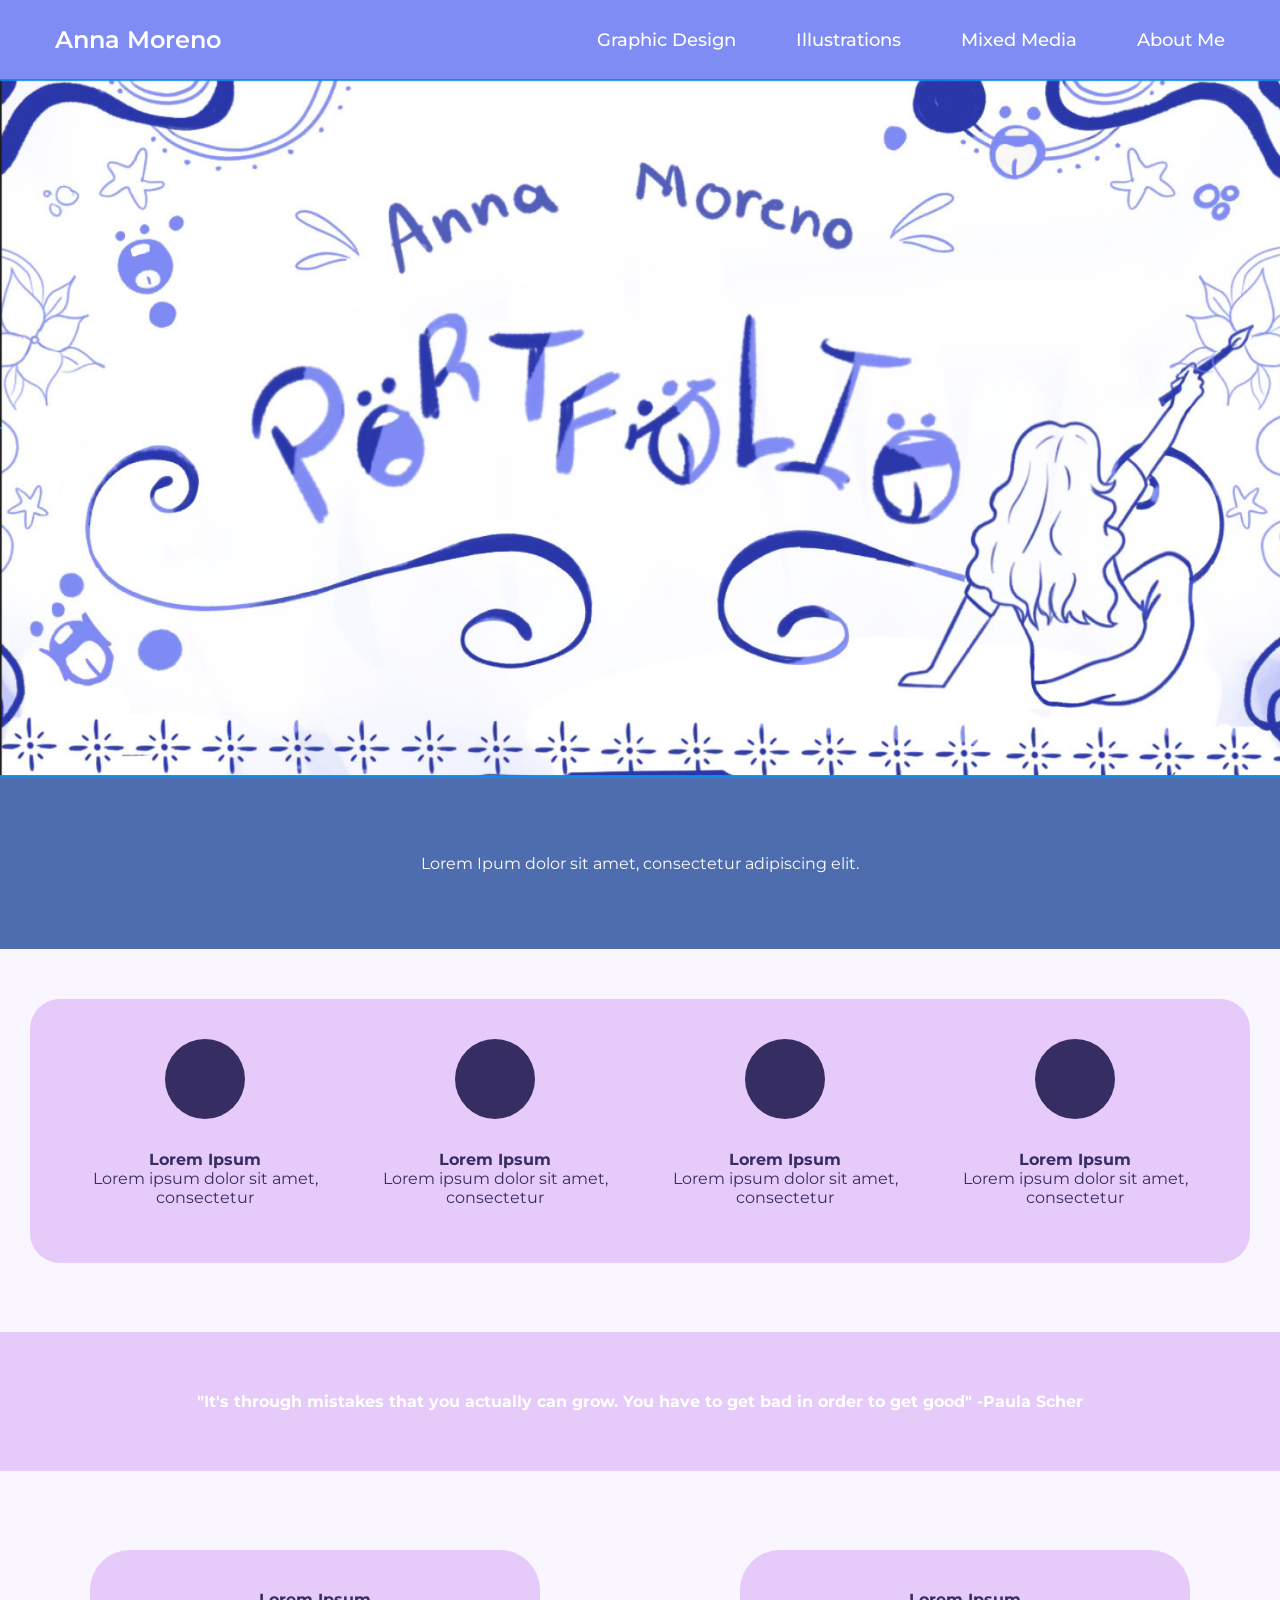
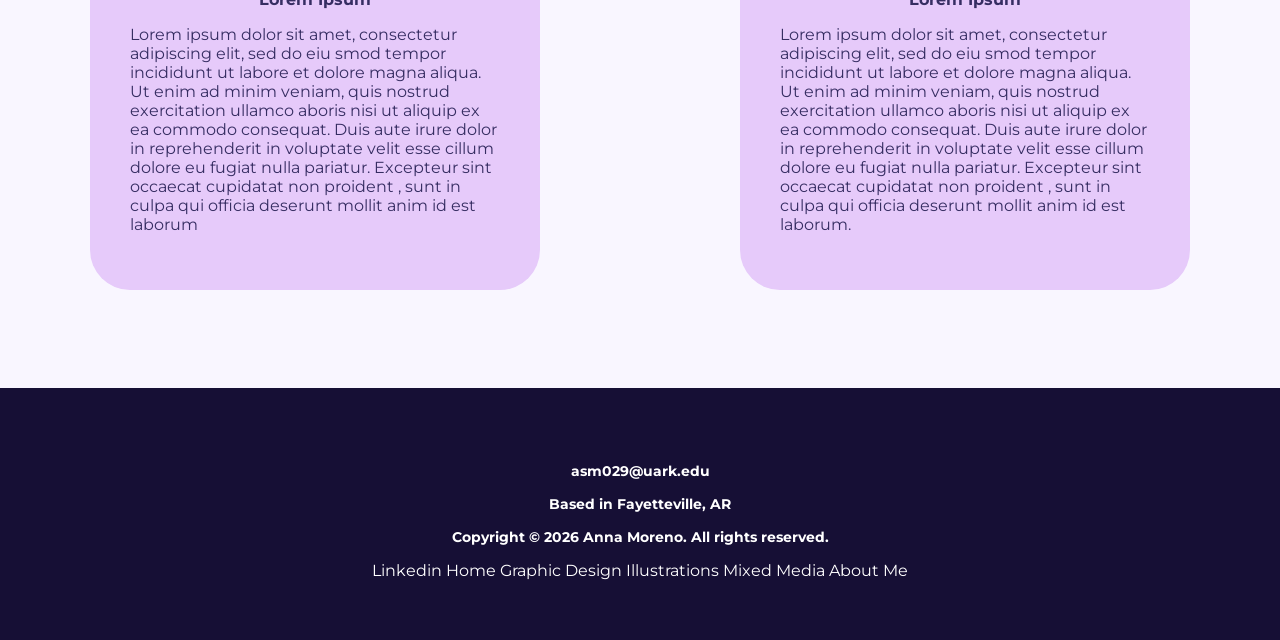
==== index.html @ fba6bc7d "fixed navbar!" ====
<!DOCTYPE html>
<html>
    <head>
        <title>
            Anna Moreno's Portfolio Site
        </title>
        <link rel="stylesheet" href="../style.css"/>    
          <link rel="preconnect" href="https://fonts.googleapis.com">
          <link rel="preconnect" href="https://fonts.gstatic.com" crossorigin>
          <link href="https://fonts.googleapis.com/css2?family=Montserrat:ital,wght@0,100..900;1,100..900&family=Open+Sans:ital,wght@0,300..800;1,300..800&display=swap" 
          rel="stylesheet">
          <script src="https://ajax.googleapis.com/ajax/libs/jquery/3.7.1/jquery.min.js"></script>
            <script>
                $("document").ready(
                    function() {
                        $(".hamburger").click(() => $(".navbar").slideToggle());
                        $(".closex").click(() => $(".navbar").fadeOut());
                    }
                )
            </script>
    </head>
    <body>
        <header class="site-header"> 
            <div class="header-row">
                 <div class="hamburger"> &#9776;</div> 
                 <a class="logo" href="/">Anna Moreno </a> </div>
                <div class="navbar">
                    <div class="closex"> &#x2715; </div>
                    <a class="graph graphicdesign" href="/graphic design">Graphic Design</a>
                    <a class="illu illustrations " href="/illustrations">Illustrations</a>
                    <a class="mix mixmedia" href="/mixedmedia">Mixed Media</a>
                    <a class="aboutme about-me" href="/aboutme">About Me</a>
                 </div>
         </header>

         <div class="hero-container"> 
            <img src="/assets/screenshot 1.png" alt="Anna Moreno Artwork" class="hero-img">
         </div>





            <div class="first-color-box-blue">
                    <p> Lorem Ipum dolor sit amet, consectetur adipiscing elit. </p>
                   </div> 
                 


          <!--this is main text-->
            <div class="skills-container">
                        <!-- column 1-->
                        <div class="icon-card">
                        <div class="icon-circle">icon</div>
                        <div class="purple-text">
                                <p>
                                    <b> Lorem Ipsum </b>
                                    <br/> Lorem ipsum dolor sit amet, consectetur </p>
                            </div>
                        </div>
                        <!-- column 2-->
                        <div class="icon-card">
                        <div class="icon-circle">icon</div>
                        <div class="purple-text">
                                <p>
                                    <b> Lorem Ipsum </b>
                                    <br/> Lorem ipsum dolor sit amet, consectetur </p>
                            </div>
                        </div>

                        <!-- column 3-->
                        <div class="icon-card">
                        <div class="icon-circle">icon</div>
                        <div class="purple-text">
                                <p>
                                    <b> Lorem Ipsum </b>
                                    <br/> Lorem ipsum dolor sit amet, consectetur </p>
                            </div>
                        </div>
                        <!-- column 4-->
                        <div class="icon-card">
                        <div class="icon-circle">icon</div>
                        <div class="purple-text">
                                <p>
                                    <b> Lorem Ipsum </b>
                                    <br/> Lorem ipsum dolor sit amet, consectetur </p>
                            </div>
                        </div>
                 </div>

             <br/>
             <div class="second-color-box-pink">
                        <b>"It's through mistakes that you actually can grow.
                         You have to get bad in order to get good" -Paula Scher</b>
                </div>

             <br/>
                <div class="cards-container">
                     <div class="text-card">
                        <div class="text-card-headers">
                         <b> Lorem Ipsum </b>
                    </div>
                        <p>Lorem ipsum dolor sit amet, consectetur adipiscing elit, sed do eiu
                            smod tempor incididunt ut labore et dolore magna aliqua. 
                            Ut enim ad minim veniam, quis nostrud exercitation ullamco 
                            aboris nisi ut aliquip ex ea commodo consequat. Duis aute 
                            irure dolor in reprehenderit in voluptate velit esse cillum 
                            dolore eu fugiat nulla pariatur. Excepteur sint occaecat cupidatat non proident
                            , sunt in culpa qui officia deserunt mollit anim id est laborum</p>
                    </div>
                       <div class="text-card">
                        <div class="text-card-headers">
                         <b> Lorem Ipsum </b> </div>
                        <p>Lorem ipsum dolor sit amet, consectetur adipiscing elit, sed do eiu
                            smod tempor incididunt ut labore et dolore magna aliqua. 
                            Ut enim ad minim veniam, quis nostrud exercitation ullamco 
                            aboris nisi ut aliquip ex ea commodo consequat. Duis aute 
                            irure dolor in reprehenderit in voluptate velit esse cillum 
                            dolore eu fugiat nulla pariatur. Excepteur sint occaecat cupidatat non proident
                            , sunt in culpa qui officia deserunt mollit anim id est laborum.</p>
                    </div>
                </div>
               <br/>
               <br/>
         <!--footer info-->
               <div class="color-box-darkpurp">
                    <p> asm029@uark.edu</p>
                    <p> Based in Fayetteville, AR</p>
                    <p> Copyright © 2026 Anna Moreno. All rights reserved.</p>
                    <a href = "https://www.linkedin.com/in/anna-moreno-44303n00/"
                         target = "_blank"
                         rel="noopener noreferrer"> Linkedin </a>
          <!-- this is the navigation bar info-->
                    <a href="/">Home</a>
                    <a href="/graphic design">Graphic Design</a>
                    <a href="/illustrations">Illustrations</a>
                    <a href="/mixedmedia">Mixed Media</a>
                    <a href="/aboutme">About Me</a>    
                </div>
         </div>
    </body>
</html>
---- style.css ----
body{
    font-family: "Montserrat";
    color: #362D62;
    background-color: #F9F6FF;
    margin: 0px;
   
}

 .header-row{
    background-color: #7f8cf4;
    padding: 10px 20px;
   width: auto;
   height: auto;
   display:flex;
    align-items: center;
    justify-content: space-between;

}
.logo{
    color: #ffff;
    font-size: 16px;
    font-weight: 600;
    padding: 10px 20px 10px 20px;
    border-radius: 50px;
    text-decoration: none;
}
.hamburger{
    color: #ffff;
    font-size: 30px;
}
.navbar{
  display: none;        
  flex-direction: column; 
  gap: 20px;            
  padding: 80px 30px 30px 30px; 
  width: 280px;        
  height: 80vh;       
  background-color: #ffffff; 
  position: absolute;
  top: 0;
  left: 0;             
  bottom: 0;              
}

.navbar a{
  color: #7F8CF4;
  text-decoration: none;
  font-size: 18px;
  font-weight: 500;
  display: block;
}




.illu,
.graph,
.mix,
.aboutme {
    font-size: 12px;
    font-weight: 600;
    padding: 10px 20px 10px 20px;
    border-radius: 50px;
    text-decoration: none;
}
.illustrations:hover{
    cursor: pointer;
    background-color: #DFB2FF;
    color: #F6EAFF
}
.illustrations:active{
    cursor:pointer;
    background-color: #B573E5;
}
.graphicdesign:hover{
    cursor: pointer;
    background-color: #C27AC5;
    color:#F6EAFF
}
.graphicdesign:active{
    cursor:pointer;
    background-color: #CFA5ED;
}
.mixmedia:hover{
     cursor: pointer;
    background-color: #3F327C;
    color: #F6EAFF;
}
.mixmedia:active{
    cursor:pointer;
    background-color: #5945B9;
}
.about-me:hover{
     cursor: pointer;
    background-color: #32539A;
    color: #F6EAFF;
}
.about-me:active{
    cursor:pointer;
    background-color: #5479C8;
}







.hero-container{
    width:100%;
    overflow: hidden;
}
.hero-img {
    width: 100%;
    height: auto;
    display: block;
}



.first-text{
    font-family: "Montserrat";
    font-size: 24px;
    display:flex;
    flex-direction: column;
    align-items: center;
    text-align: center;
    margin: auto 0;

}

.first-color-box-blue{
    color: #fff;
    background-color: #4E6DAF;
    text-align: center;
    padding: 60px;
    margin-bottom: 50px
}




.skills-container{
    display: flex;
    justify-content: space-between;
    gap: 20px;
    background-color: #E6CAFA;
    padding: 40px;
    border-radius: 30px;
    margin-left: 30px;
    margin-right: 30px;
    margin-bottom: 50px
}
.icon-card{
    flex: 1;
    display: flex;
    flex-direction: column;
    align-items: center;
}
.icon-circle{
    background-color: #362D62;
    width: 80px;
    height: 80px;
    border-radius: 50%;
    margin-bottom: 15px;
    font-size: 28px;
    display: flex;
    justify-content: center;
    align-items: center;
}
.purple-text{
    color: #362D62;
    text-align: center;
}


.second-color-box-pink{
    color: #FFFF;
    background-color: #E6CAFA;
    text-align: center;
    padding: 60px
}


.cards-container{
    display: flex;
    justify-content: space-around;
    gap: 100px;
    padding: 60px 40px;
}
.text-card{
    color: #362D62;
    background-color: #E6CAFA;
    border-radius: 40px;
    padding: 40px;
    max-width: 450px;
    box-sizing: border-box;
}
.text-card-headers{
    color:#362D62;
    text-align: center;
}


.color-box-darkpurp{
    background-color: #160F35;
    text-align: center;
    padding: 60px;
}
.color-box-darkpurp a{
    color: white;
    text-decoration: none;
}
.color-box-darkpurp a:hover{
    color: #E6CAFA;
    text-decoration: underline;
    text-decoration-thickness: 2px;
    text-underline-offset: 4px;
}
.color-box-darkpurp a:active{
    cursor:pointer;
    color: #93DDDB;
}
.color-box-darkpurp p{
    color: white !important;
    font-size: 14px;
    font-weight: bold;
    margin-bottom: 15px;
}
.center-text{
    text-align: center;
}
.shrink-me-vinyl{
    display: block;
    width: 100%;
    Max-width: 800px;
    height: auto;
    margin-right: auto;
    margin-left: auto;
}
 

@media screen and (min-width: 768px) {
    .container {
        /*desktop*/
        display: flex;
        justify-content:space-around;
        flex-direction: row;
        gap: 1.5rem;
    }
    .hamburger,
    .closex{
        display:none;
    }
    .site-header{
        display:flex;
        align-items:center;
        justify-content: space-between;
        background-color: #7F8CF4;
        padding: 15px 35px;
    }
    .header-row{
        padding: 0;
        background-color: transparent;
    }
.navbar{
    display:flex !important;
    flex-direction: row;
    align-items: center;
    position: static;
    width: auto;
    height: auto;
    padding: 0;
    background-color: transparent;
    }
    .navbar a {
        color: white;
    }
    
    .illu,
        .graph,
        .logo,
        .mix,
        .aboutme {
            font-size: 14px;
            color: #fff;
        }
 }

@media screen and (min-width: 700px) {
    .illu,
    .graph,
    .logo,
    .mix,
    .aboutme {
        font-size: 18px;
    }
}
@media screen and (min-width: 1185px) {
    .illu,
    .graph,
    .logo,
    .mix,
    .aboutme {
        font-size: 24px;
    }
}
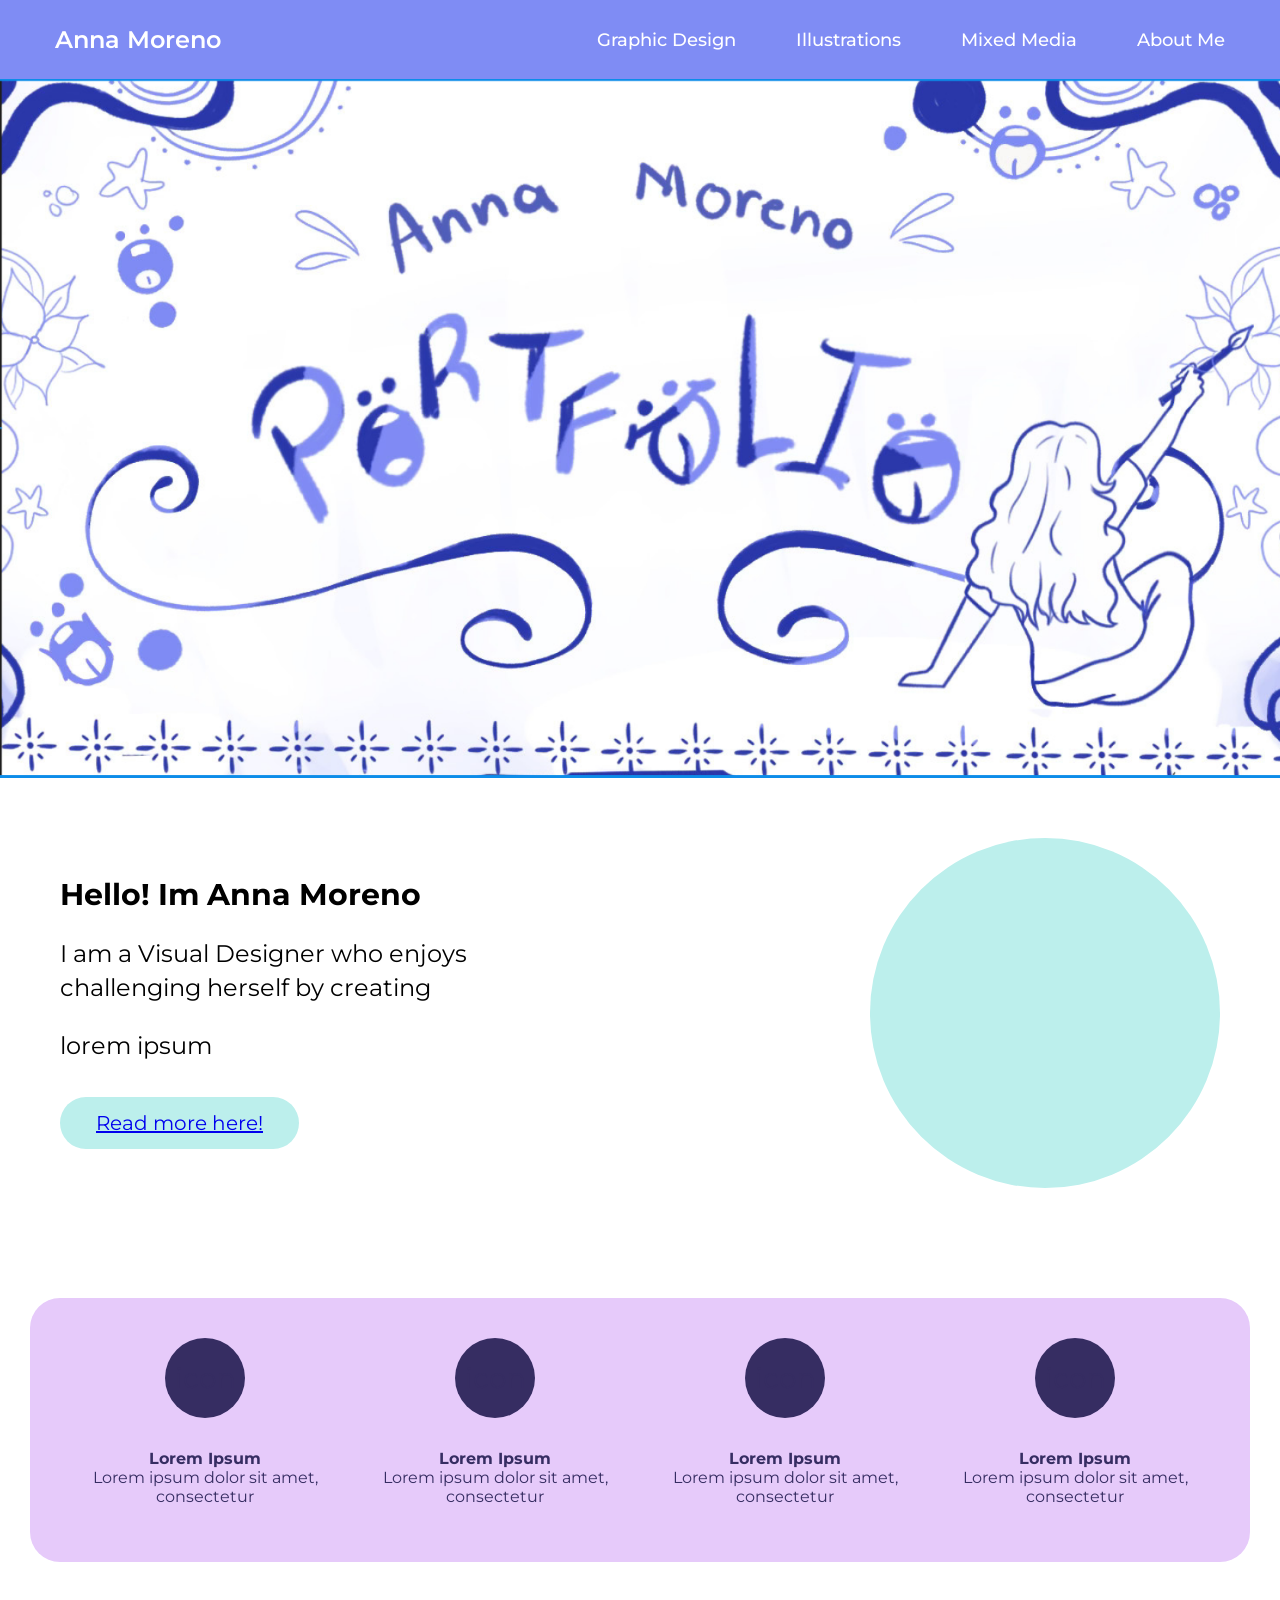
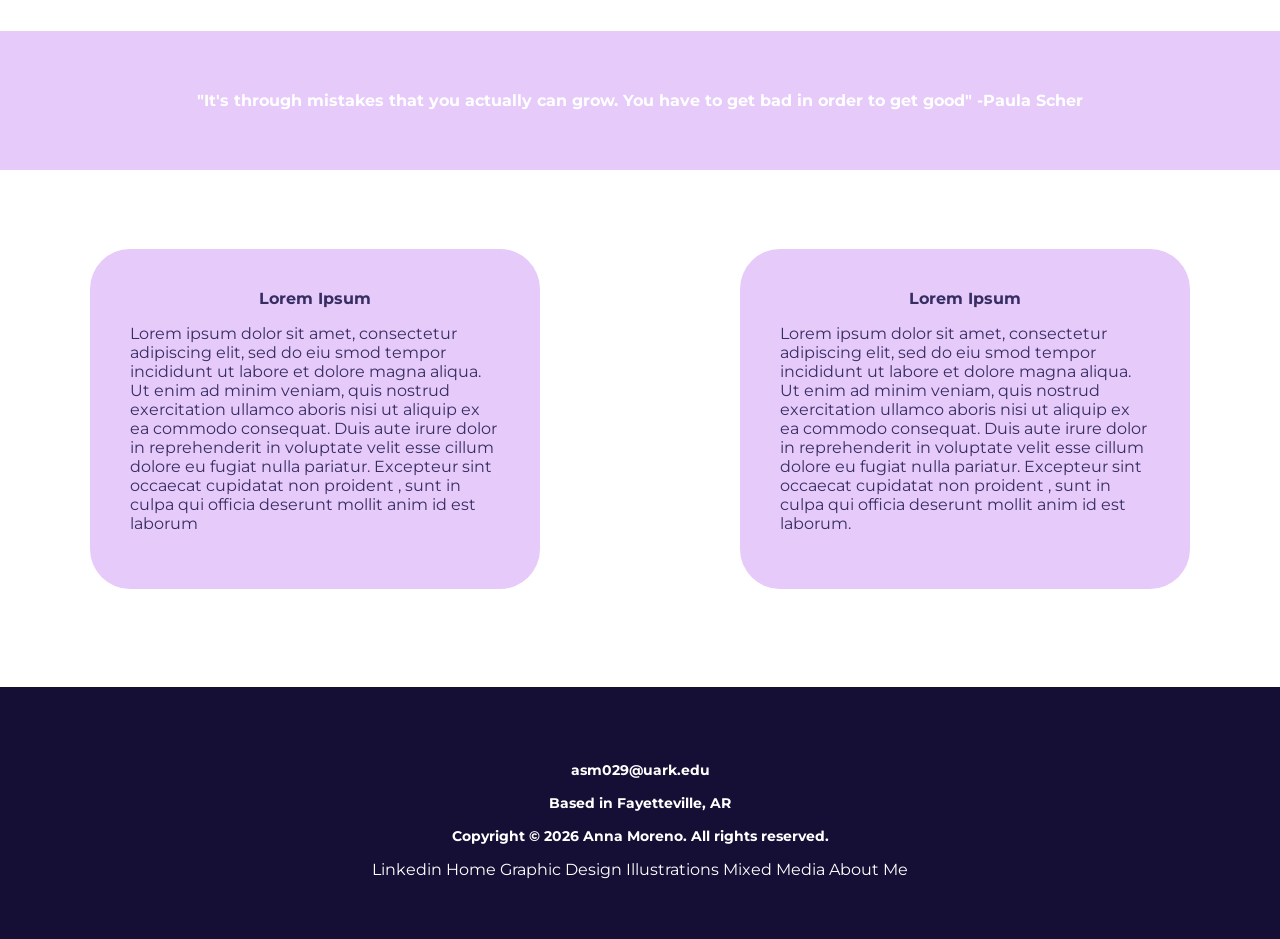
==== commit 47eba988: "first text section" ====
--- a/index.html
+++ b/index.html
@@ -41,9 +41,16 @@
 
 
 
-            <div class="first-color-box-blue">
-                    <p> Lorem Ipum dolor sit amet, consectetur adipiscing elit. </p>
+            <div class="first-color-box">
+                <div class="text-content">
+                    <h1 class="heading"> Hello! Im Anna Moreno </h1>
+                    <p class="size" > I am a Visual Designer who enjoys challenging herself by creating  </p>
+                    <p class="size"> lorem ipsum</p>
+                    <a href="#" class="read-more-button"> Read more here!</a>
                    </div> 
+
+                <div class="circle-placeholder"></div>
+            </div>
                  
 
 
--- a/style.css
+++ b/style.css
@@ -1,7 +1,7 @@
 body{
     font-family: "Montserrat";
     color: #362D62;
-    background-color: #F9F6FF;
+    background-color: #ffff;
     margin: 0px;
    
 }
@@ -116,25 +116,45 @@
     display: block;
 }
 
-
-
-.first-text{
-    font-family: "Montserrat";
+.first-color-box{
+    color: #000000;
+    background-color: #ffff;
+    text-align: left;
+    padding: 60px;
+    margin-bottom: 50px;
+    display: flex;
+    align-items: center;
+    justify-content: space-between;
+    gap: 40px;
+}
+.text-content {
+    max-width: 550px;
+}
+.heading{
+    font-size: 30px;
+    margin-top:0;
+    margin-bottom: 24px;
+}
+.size{
     font-size: 24px;
-    display:flex;
-    flex-direction: column;
-    align-items: center;
-    text-align: center;
-    margin: auto 0;
-
-}
-
-.first-color-box-blue{
-    color: #fff;
-    background-color: #4E6DAF;
-    text-align: center;
-    padding: 60px;
-    margin-bottom: 50px
+    line-height: 1.4;
+    margin-bottom: 20px;
+}
+.read-more-button{
+    display: inline-block;
+    margin-top: 15px;
+    padding: 14px 36px;
+    background-color: #BCEFEC;
+    color: 4E6DAF;
+    font-size: 20px;
+    border-radius: 50px;
+}
+.circle-placeholder {
+    width: 350px;
+    height: 350px;
+    background-color: #BCEFEC;
+    border-radius: 50%;
+    flex-shrink: 0;
 }
 
 
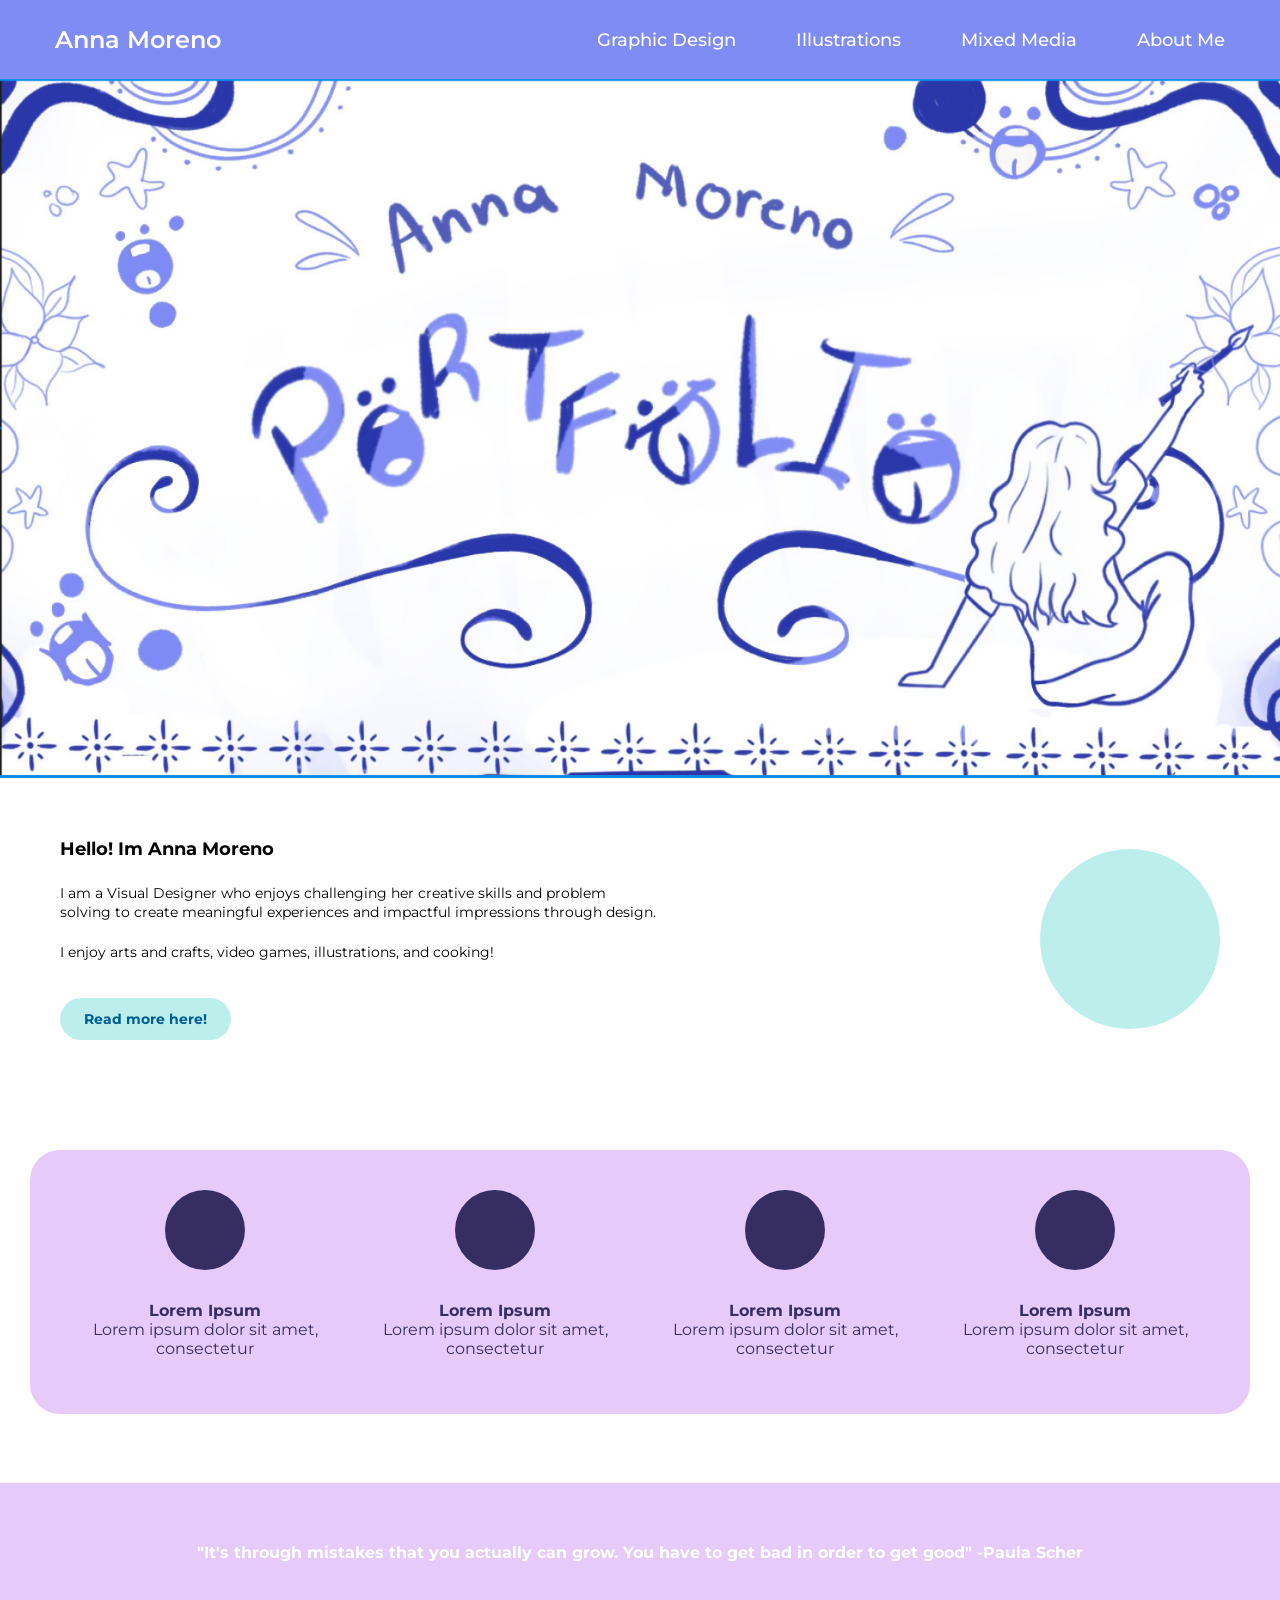
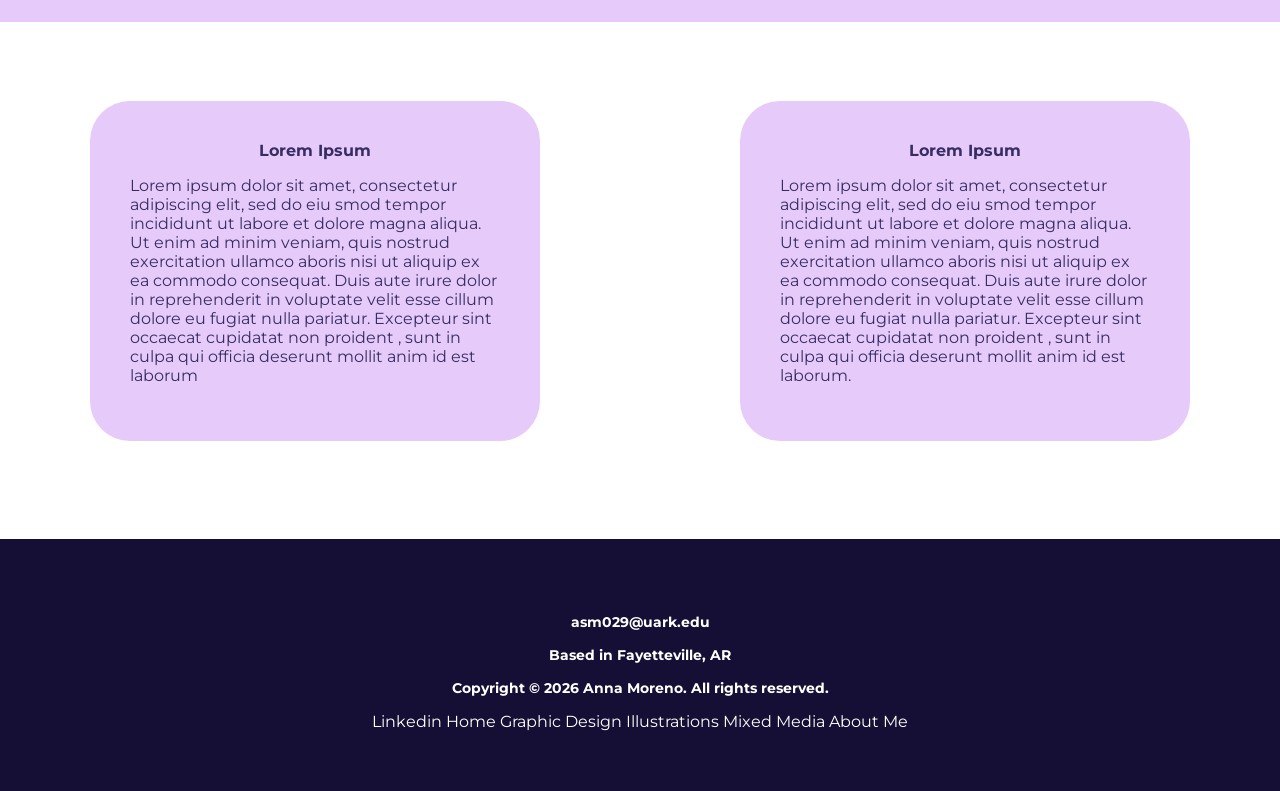
==== commit f0b342a6: "fixed first text section" ====
--- a/index.html
+++ b/index.html
@@ -33,20 +33,19 @@
                  </div>
          </header>
 
+         
          <div class="hero-container"> 
             <img src="/assets/screenshot 1.png" alt="Anna Moreno Artwork" class="hero-img">
          </div>
 
 
-
-
-
             <div class="first-color-box">
                 <div class="text-content">
                     <h1 class="heading"> Hello! Im Anna Moreno </h1>
-                    <p class="size" > I am a Visual Designer who enjoys challenging herself by creating  </p>
-                    <p class="size"> lorem ipsum</p>
-                    <a href="#" class="read-more-button"> Read more here!</a>
+                    <p class="size" > I am a Visual Designer who enjoys challenging her creative skills and 
+                        problem solving to create meaningful experiences and impactful impressions through design.</p>
+                    <p class="size"> I enjoy arts and crafts, video games, illustrations, and cooking!</p>
+                    <b href="#" class="read-more-button"> Read more here!</b>
                    </div> 
 
                 <div class="circle-placeholder"></div>
--- a/style.css
+++ b/style.css
@@ -128,30 +128,31 @@
     gap: 40px;
 }
 .text-content {
-    max-width: 550px;
+    max-width: 600px;
 }
 .heading{
-    font-size: 30px;
+    font-size: 18px;
     margin-top:0;
     margin-bottom: 24px;
 }
 .size{
-    font-size: 24px;
+    font-size: 14px;
     line-height: 1.4;
     margin-bottom: 20px;
 }
 .read-more-button{
     display: inline-block;
     margin-top: 15px;
-    padding: 14px 36px;
+    padding: 12px 24px;
     background-color: #BCEFEC;
-    color: 4E6DAF;
-    font-size: 20px;
+    color: #005C96;
+    font-size: 14px;
     border-radius: 50px;
+    text-decoration:none;
 }
 .circle-placeholder {
-    width: 350px;
-    height: 350px;
+    width: 180px;
+    height: 180px;
     background-color: #BCEFEC;
     border-radius: 50%;
     flex-shrink: 0;
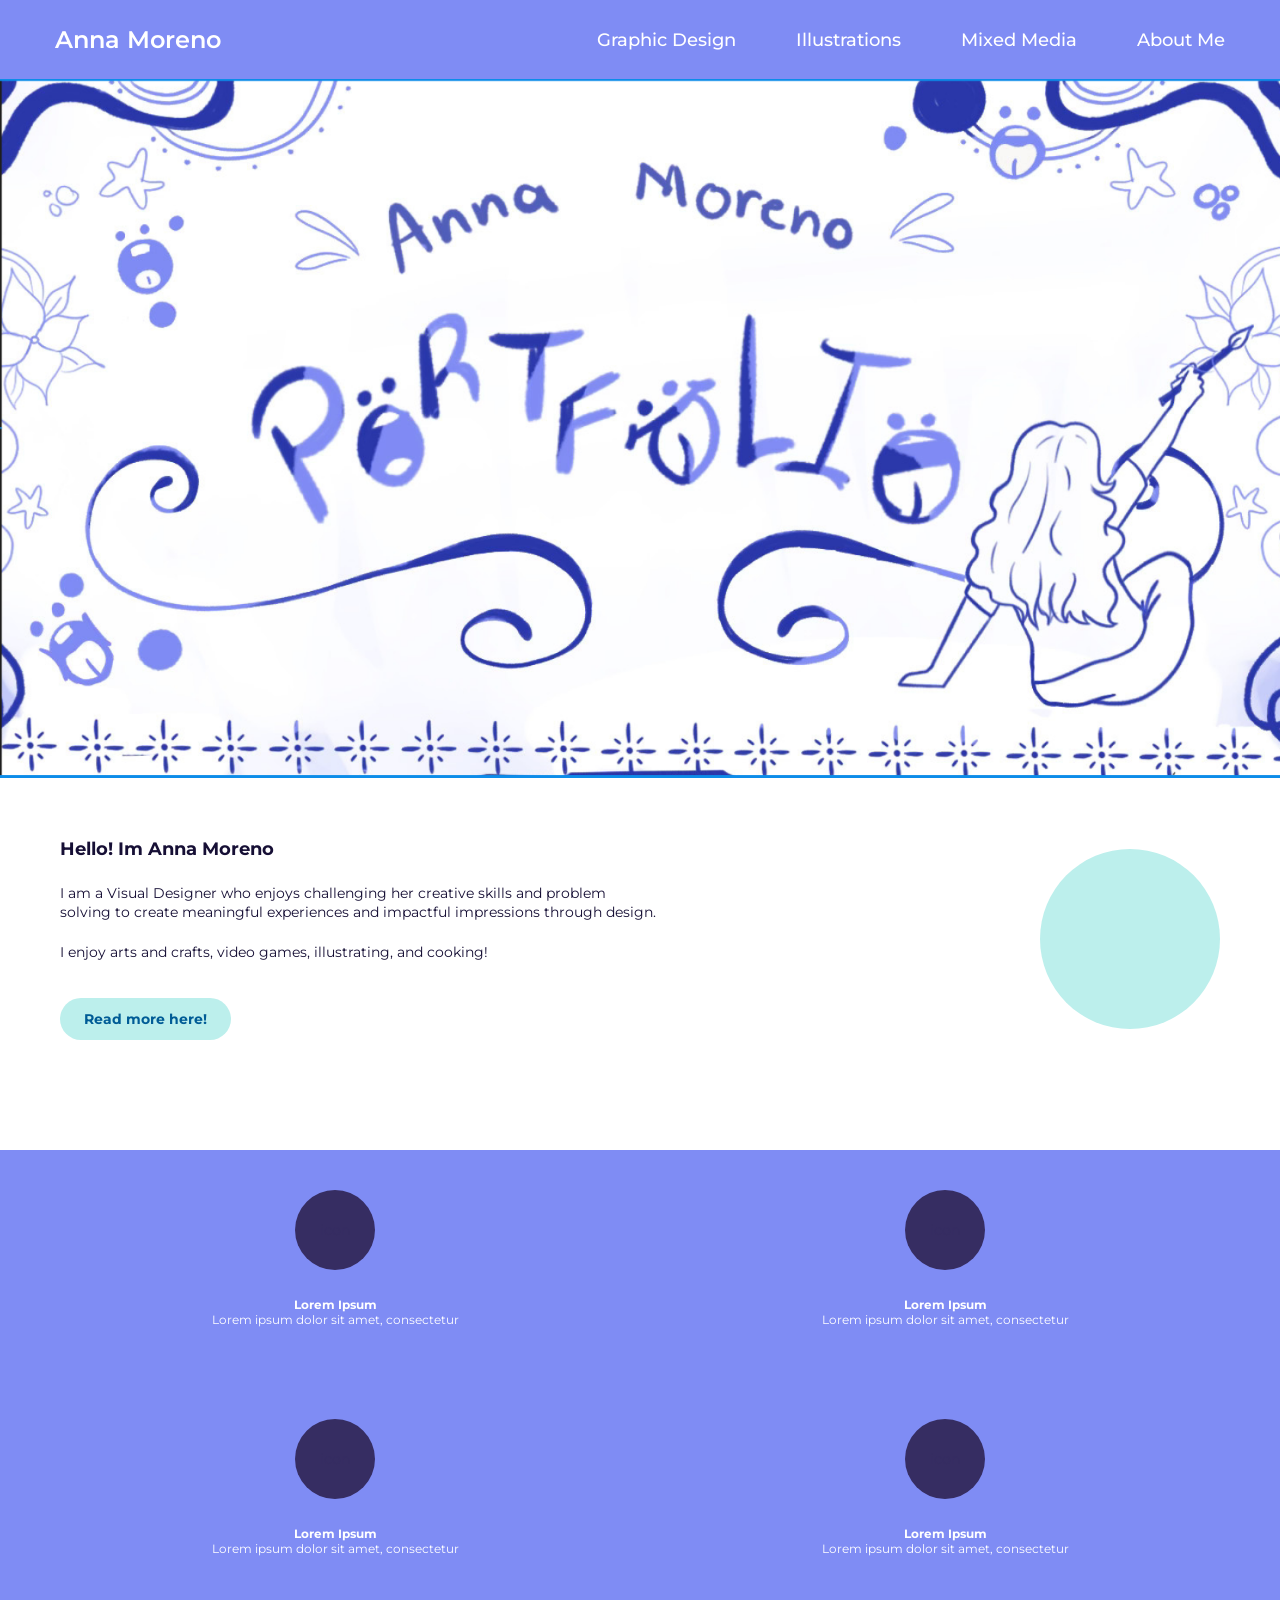
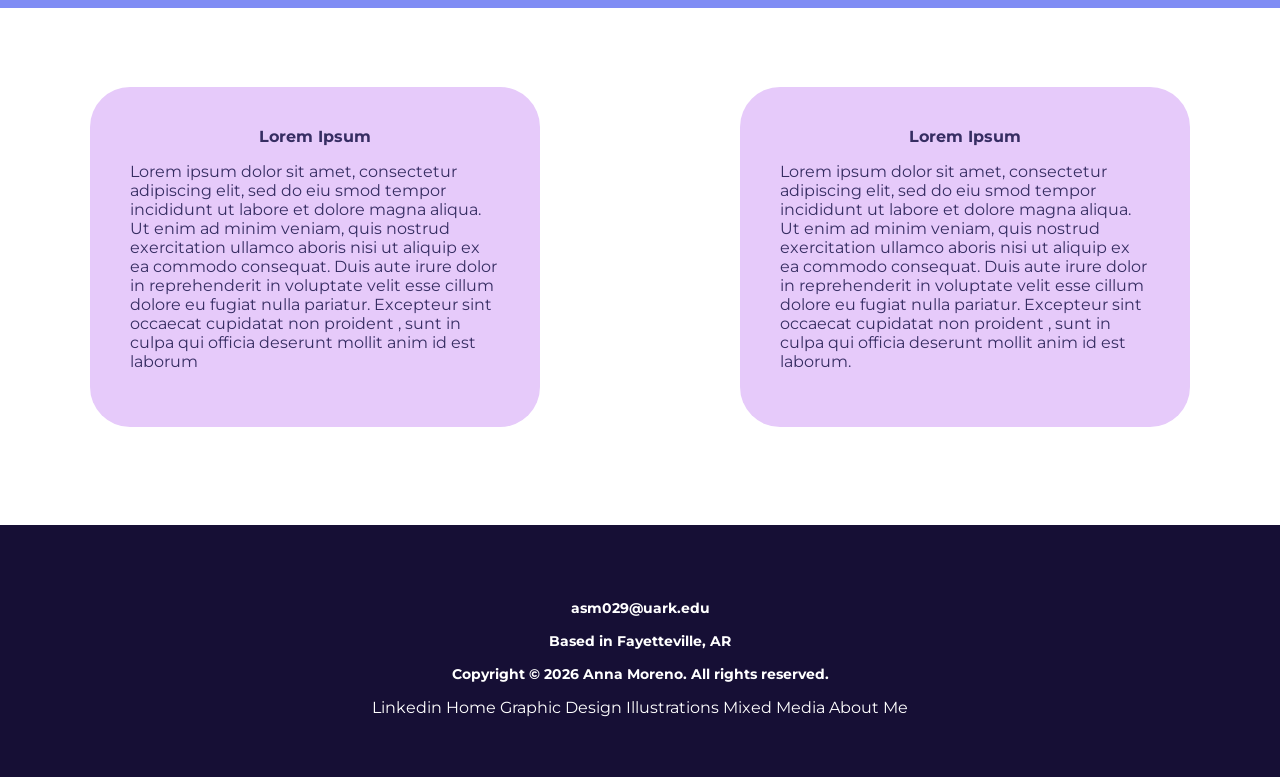
==== commit c26d06e3: "skills text" ====
--- a/index.html
+++ b/index.html
@@ -33,7 +33,7 @@
                  </div>
          </header>
 
-         
+
          <div class="hero-container"> 
             <img src="/assets/screenshot 1.png" alt="Anna Moreno Artwork" class="hero-img">
          </div>
@@ -44,7 +44,7 @@
                     <h1 class="heading"> Hello! Im Anna Moreno </h1>
                     <p class="size" > I am a Visual Designer who enjoys challenging her creative skills and 
                         problem solving to create meaningful experiences and impactful impressions through design.</p>
-                    <p class="size"> I enjoy arts and crafts, video games, illustrations, and cooking!</p>
+                    <p class="size"> I enjoy arts and crafts, video games, illustrating, and cooking!</p>
                     <b href="#" class="read-more-button"> Read more here!</b>
                    </div> 
 
@@ -54,11 +54,12 @@
 
 
           <!--this is main text-->
+         
             <div class="skills-container">
                         <!-- column 1-->
                         <div class="icon-card">
                         <div class="icon-circle">icon</div>
-                        <div class="purple-text">
+                        <div class="white-text">
                                 <p>
                                     <b> Lorem Ipsum </b>
                                     <br/> Lorem ipsum dolor sit amet, consectetur </p>
@@ -67,26 +68,7 @@
                         <!-- column 2-->
                         <div class="icon-card">
                         <div class="icon-circle">icon</div>
-                        <div class="purple-text">
-                                <p>
-                                    <b> Lorem Ipsum </b>
-                                    <br/> Lorem ipsum dolor sit amet, consectetur </p>
-                            </div>
-                        </div>
-
-                        <!-- column 3-->
-                        <div class="icon-card">
-                        <div class="icon-circle">icon</div>
-                        <div class="purple-text">
-                                <p>
-                                    <b> Lorem Ipsum </b>
-                                    <br/> Lorem ipsum dolor sit amet, consectetur </p>
-                            </div>
-                        </div>
-                        <!-- column 4-->
-                        <div class="icon-card">
-                        <div class="icon-circle">icon</div>
-                        <div class="purple-text">
+                        <div class="white-text">
                                 <p>
                                     <b> Lorem Ipsum </b>
                                     <br/> Lorem ipsum dolor sit amet, consectetur </p>
@@ -94,11 +76,26 @@
                         </div>
                  </div>
 
-             <br/>
-             <div class="second-color-box-pink">
-                        <b>"It's through mistakes that you actually can grow.
-                         You have to get bad in order to get good" -Paula Scher</b>
-                </div>
+                 <div class="skills-container">
+                    
+                        <div class="icon-card">
+                        <div class="icon-circle">icon</div>
+                        <div class="white-text">
+                                <p>
+                                    <b> Lorem Ipsum </b>
+                                    <br/> Lorem ipsum dolor sit amet, consectetur </p>
+                            </div>
+                        </div>
+                
+                        <div class="icon-card">
+                        <div class="icon-circle">icon</div>
+                        <div class="white-text">
+                                <p>
+                                    <b> Lorem Ipsum </b>
+                                    <br/> Lorem ipsum dolor sit amet, consectetur </p>
+                            </div>
+                        </div>
+                 </div>
 
              <br/>
                 <div class="cards-container">
--- a/style.css
+++ b/style.css
@@ -104,8 +104,6 @@
 
 
 
-
-
 .hero-container{
     width:100%;
     overflow: hidden;
@@ -117,7 +115,7 @@
 }
 
 .first-color-box{
-    color: #000000;
+    color: #160F35;
     background-color: #ffff;
     text-align: left;
     padding: 60px;
@@ -160,17 +158,13 @@
 
 
 
-
 .skills-container{
     display: flex;
     justify-content: space-between;
     gap: 20px;
-    background-color: #E6CAFA;
+    background-color: #7F8CF4;
     padding: 40px;
-    border-radius: 30px;
-    margin-left: 30px;
-    margin-right: 30px;
-    margin-bottom: 50px
+    font-size: 12px;
 }
 .icon-card{
     flex: 1;
@@ -184,22 +178,14 @@
     height: 80px;
     border-radius: 50%;
     margin-bottom: 15px;
-    font-size: 28px;
+    font-size: 14px;
     display: flex;
     justify-content: center;
     align-items: center;
 }
-.purple-text{
-    color: #362D62;
+.white-text{
+    color: #ffff;
     text-align: center;
-}
-
-
-.second-color-box-pink{
-    color: #FFFF;
-    background-color: #E6CAFA;
-    text-align: center;
-    padding: 60px
 }
 
 
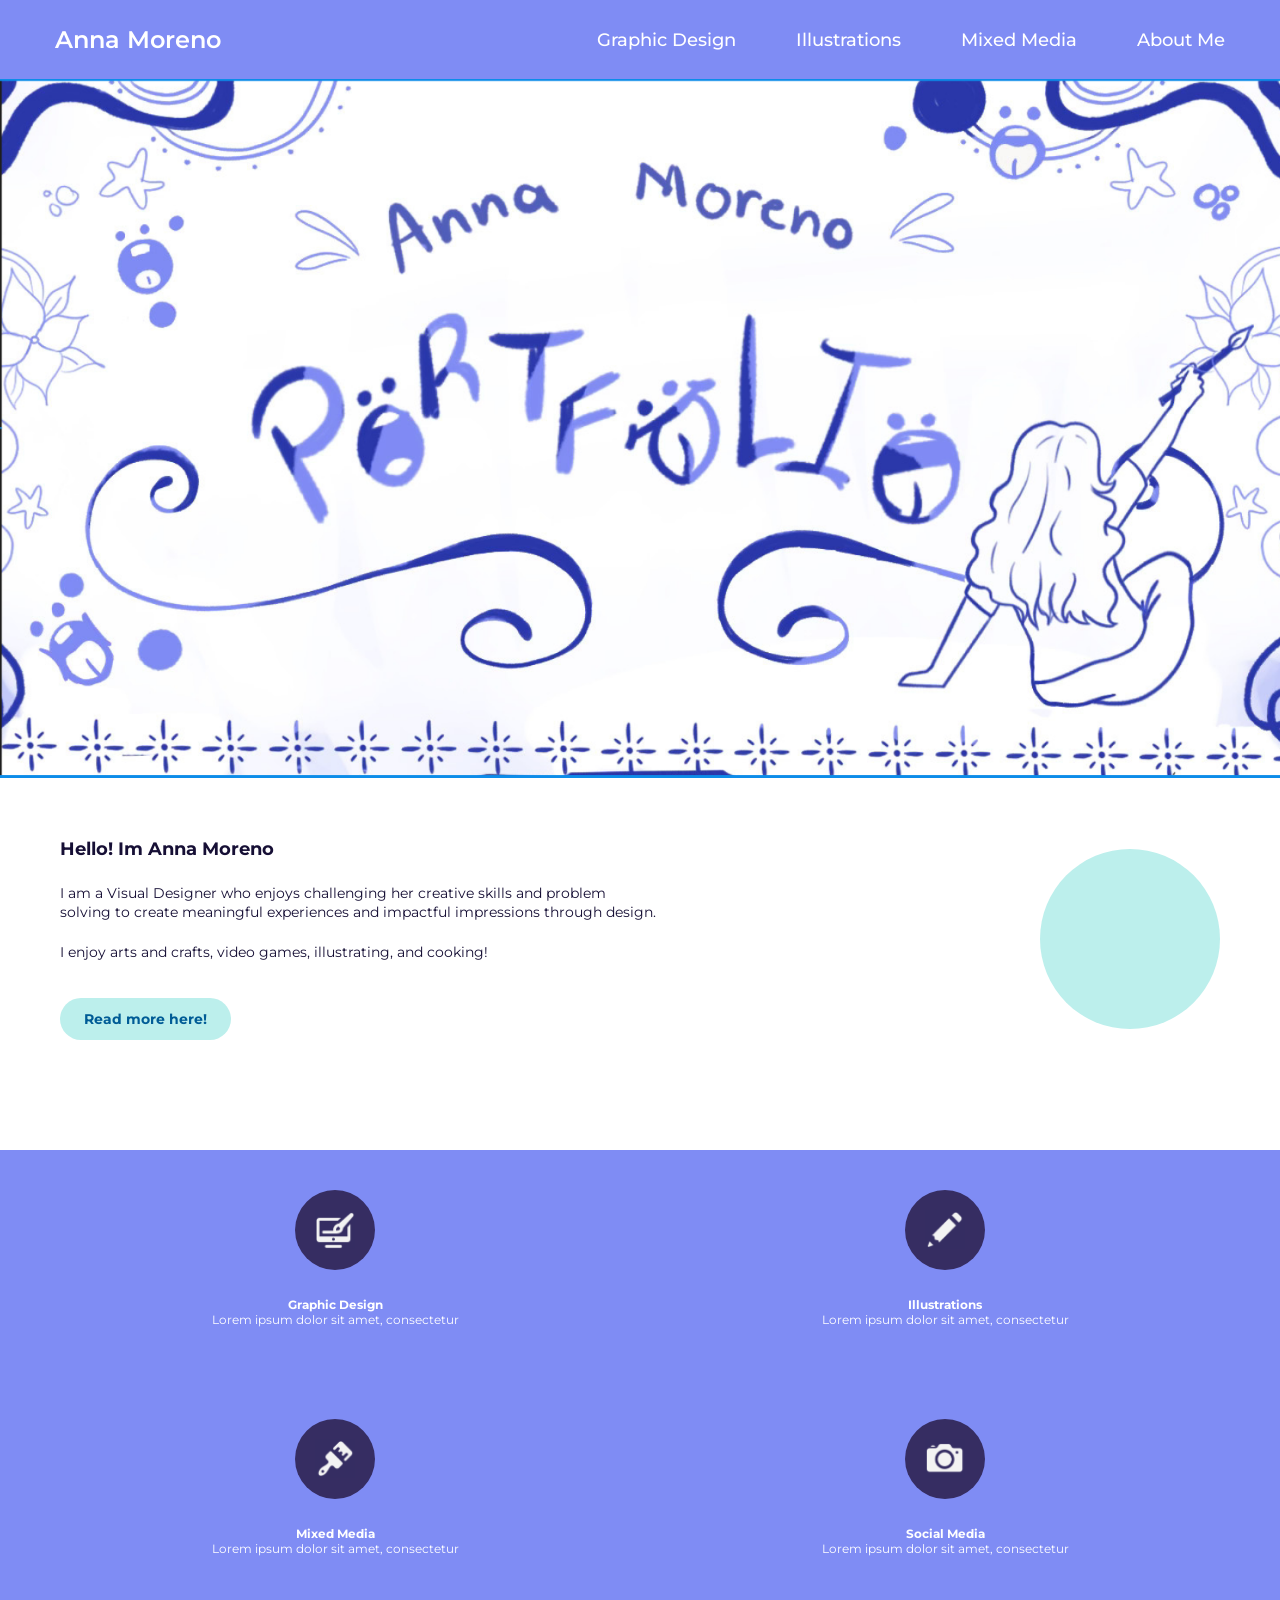
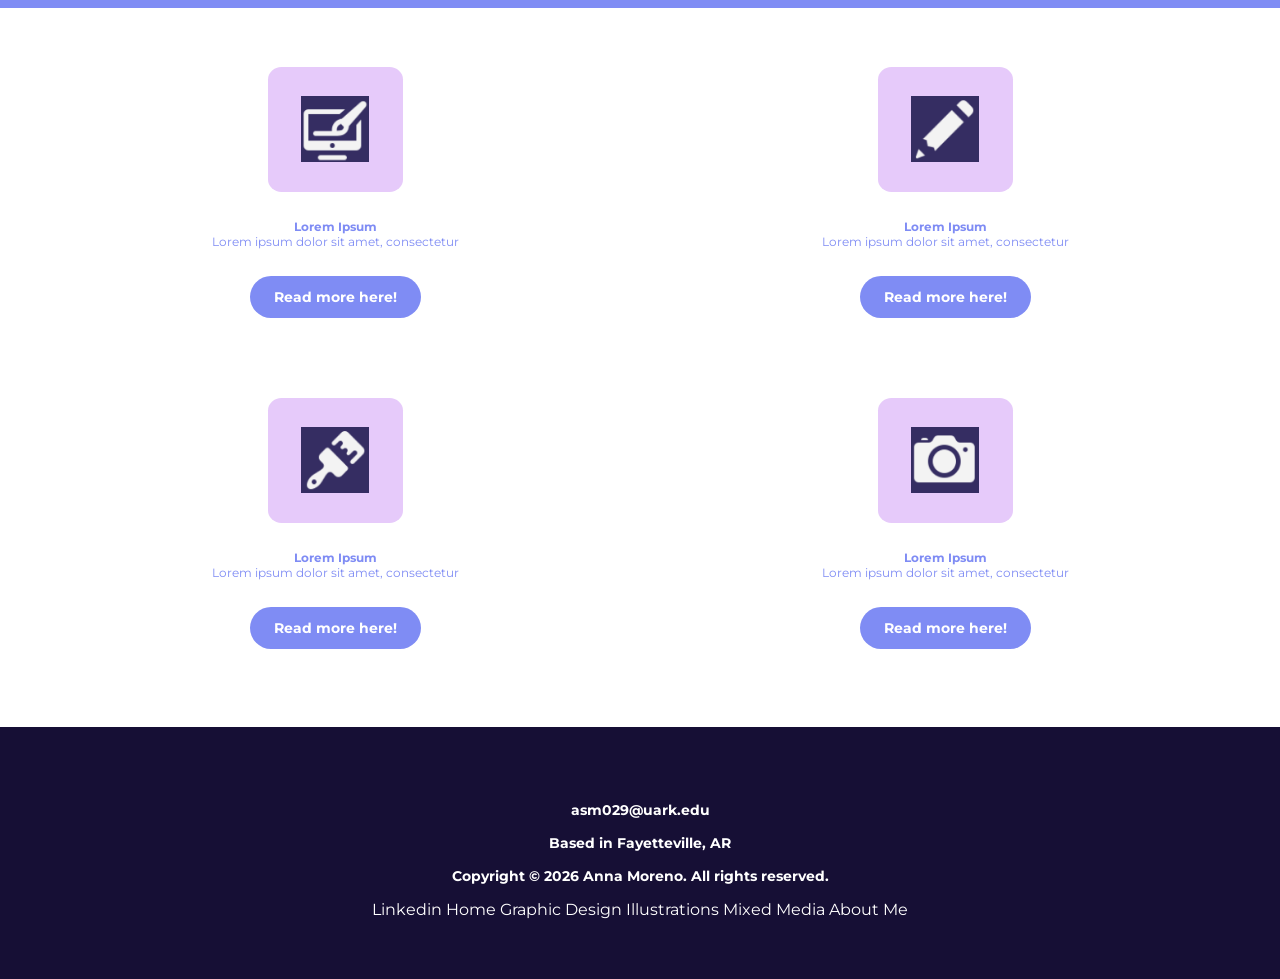
==== commit 865a8d8e: "homepage" ====
--- a/index.html
+++ b/index.html
@@ -45,7 +45,7 @@
                     <p class="size" > I am a Visual Designer who enjoys challenging her creative skills and 
                         problem solving to create meaningful experiences and impactful impressions through design.</p>
                     <p class="size"> I enjoy arts and crafts, video games, illustrating, and cooking!</p>
-                    <b href="#" class="read-more-button"> Read more here!</b>
+                    <b href="/aboutme/" class="read-more-button"> Read more here!</b>
                    </div> 
 
                 <div class="circle-placeholder"></div>
@@ -58,71 +58,118 @@
             <div class="skills-container">
                         <!-- column 1-->
                         <div class="icon-card">
-                        <div class="icon-circle">icon</div>
+                        <div class="icon-circle">
+                            <div class="hero-container2"> 
+                             <img src="/assets/digital.png" alt="Anna Moreno Artwork" class="hero-img"></div>
+                         </div>
                         <div class="white-text">
                                 <p>
-                                    <b> Lorem Ipsum </b>
+                                    <b> Graphic Design </b>
                                     <br/> Lorem ipsum dolor sit amet, consectetur </p>
                             </div>
                         </div>
                         <!-- column 2-->
                         <div class="icon-card">
-                        <div class="icon-circle">icon</div>
+                        <div class="icon-circle"> 
+                            <div class="hero-container2"> 
+                             <img src="/assets/pencil.png" alt="Anna Moreno Artwork" class="hero-img"></div>
+                         </div>
                         <div class="white-text">
                                 <p>
-                                    <b> Lorem Ipsum </b>
+                                    <b> Illustrations </b>
                                     <br/> Lorem ipsum dolor sit amet, consectetur </p>
                             </div>
                         </div>
                  </div>
 
+                 
                  <div class="skills-container">
                     
                         <div class="icon-card">
-                        <div class="icon-circle">icon</div>
+                        <div class="icon-circle"><div class="hero-container2"> 
+                             <img src="/assets/mixed media.png" alt="Anna Moreno Artwork" class="hero-img"></div>
+                         </div>
                         <div class="white-text">
                                 <p>
-                                    <b> Lorem Ipsum </b>
+                                    <b> Mixed Media </b>
                                     <br/> Lorem ipsum dolor sit amet, consectetur </p>
                             </div>
                         </div>
                 
                         <div class="icon-card">
-                        <div class="icon-circle">icon</div>
+                        <div class="icon-circle"><div class="hero-container2"> 
+                             <img src="/assets/camera.png" alt="Anna Moreno Artwork" class="hero-img"></div>
+                         </div>
                         <div class="white-text">
                                 <p>
-                                    <b> Lorem Ipsum </b>
+                                    <b> Social Media </b>
                                     <br/> Lorem ipsum dolor sit amet, consectetur </p>
                             </div>
                         </div>
                  </div>
 
+ <!--this is end main text-->
+
              <br/>
-                <div class="cards-container">
-                     <div class="text-card">
-                        <div class="text-card-headers">
-                         <b> Lorem Ipsum </b>
-                    </div>
-                        <p>Lorem ipsum dolor sit amet, consectetur adipiscing elit, sed do eiu
-                            smod tempor incididunt ut labore et dolore magna aliqua. 
-                            Ut enim ad minim veniam, quis nostrud exercitation ullamco 
-                            aboris nisi ut aliquip ex ea commodo consequat. Duis aute 
-                            irure dolor in reprehenderit in voluptate velit esse cillum 
-                            dolore eu fugiat nulla pariatur. Excepteur sint occaecat cupidatat non proident
-                            , sunt in culpa qui officia deserunt mollit anim id est laborum</p>
-                    </div>
-                       <div class="text-card">
-                        <div class="text-card-headers">
-                         <b> Lorem Ipsum </b> </div>
-                        <p>Lorem ipsum dolor sit amet, consectetur adipiscing elit, sed do eiu
-                            smod tempor incididunt ut labore et dolore magna aliqua. 
-                            Ut enim ad minim veniam, quis nostrud exercitation ullamco 
-                            aboris nisi ut aliquip ex ea commodo consequat. Duis aute 
-                            irure dolor in reprehenderit in voluptate velit esse cillum 
-                            dolore eu fugiat nulla pariatur. Excepteur sint occaecat cupidatat non proident
-                            , sunt in culpa qui officia deserunt mollit anim id est laborum.</p>
-                    </div>
-                </div>
+
+ <!--this is secondary text-->
+                    <div class="notableworks-container">
+                        <!-- column 1-->
+                        <div class="icon-card">
+                        <div class="work-outline">
+                            <div class="hero-container2"> 
+                             <img src="/assets/digital.png" alt="Anna Moreno Artwork" class="hero-img"></div>
+                         </div>
+                        <div class="purp-text">
+                                <p>
+                                    <b> Lorem Ipsum </b>
+                                    <br/> Lorem ipsum dolor sit amet, consectetur </p>
+                                     <b href="/aboutme/" class="read-more-button2"> Read more here!</b>
+                            </div>
+                        </div>
+                        <!-- column 2-->
+                        <div class="icon-card">
+                        <div class="work-outline"> 
+                            <div class="hero-container2"> 
+                             <img src="/assets/pencil.png" alt="Anna Moreno Artwork" class="hero-img"></div>
+                         </div>
+                        <div class="purp-text">
+                                <p>
+                                    <b> Lorem Ipsum </b>
+                                    <br/> Lorem ipsum dolor sit amet, consectetur </p>
+                                     <b href="/aboutme/" class="read-more-button2"> Read more here!</b>
+                            </div>
+                        </div>
+                 </div>
+
+                 
+                 <div class="notableworks-container">
+                    
+                        <div class="icon-card">
+                        <div class="work-outline"><div class="hero-container2"> 
+                             <img src="/assets/mixed media.png" alt="Anna Moreno Artwork" class="hero-img"></div>
+                         </div>
+                        <div class="purp-text">
+                                <p>
+                                    <b> Lorem Ipsum </b>
+                                    <br/> Lorem ipsum dolor sit amet, consectetur </p>
+                                     <b href="/aboutme/" class="read-more-button2"> Read more here!</b>
+                            </div>
+                        </div>
+                
+                        <div class="icon-card">
+                        <div class="work-outline"><div class="hero-container2"> 
+                             <img src="/assets/camera.png" alt="Anna Moreno Artwork" class="hero-img"></div>
+                         </div>
+                        <div class="purp-text">
+                                <p>
+                                    <b> Lorem Ipsum </b>
+                                    <br/> Lorem ipsum dolor sit amet, consectetur </p>
+                                     <b href="/aboutme/" class="read-more-button2"> Read more here!</b>
+                            </div>
+                        </div>
+                 </div>
+ <!--this is end secondary text-->
                <br/>
                <br/>
          <!--footer info-->
--- a/style.css
+++ b/style.css
@@ -172,6 +172,8 @@
     flex-direction: column;
     align-items: center;
 }
+
+
 .icon-circle{
     background-color: #362D62;
     width: 80px;
@@ -183,11 +185,15 @@
     justify-content: center;
     align-items: center;
 }
+
+.hero-container2{
+    width:50%;
+    overflow: hidden;
+}
 .white-text{
     color: #ffff;
     text-align: center;
 }
-
 
 .cards-container{
     display: flex;
@@ -207,6 +213,55 @@
     color:#362D62;
     text-align: center;
 }
+
+
+
+.notableworks-container{
+    display: flex;
+    justify-content: space-between;
+    gap: 20px;
+    background-color: #ffff;
+    padding: 40px;
+    font-size: 12px;
+}
+.work-outline{
+    background-color: #E6CAFA;
+    width: 135px;
+    height: 125px;
+    border-radius: 10%;
+    margin-bottom: 15px;
+    font-size: 14px;
+    display: flex;
+    justify-content: center;
+    align-items: center;
+}
+.purp-text{
+    color: #7F8CF4;
+    text-align: center;
+}
+.read-more-button2{
+    display: inline-block;
+    margin-top: 15px;
+    padding: 12px 24px;
+    background-color: #7F8CF4;
+    color: #ffff;
+    font-size: 14px;
+    border-radius: 50px;
+    text-decoration:none;
+}
+
+
+
+
+
+
+
+
+
+
+
+
+
 
 
 .color-box-darkpurp{
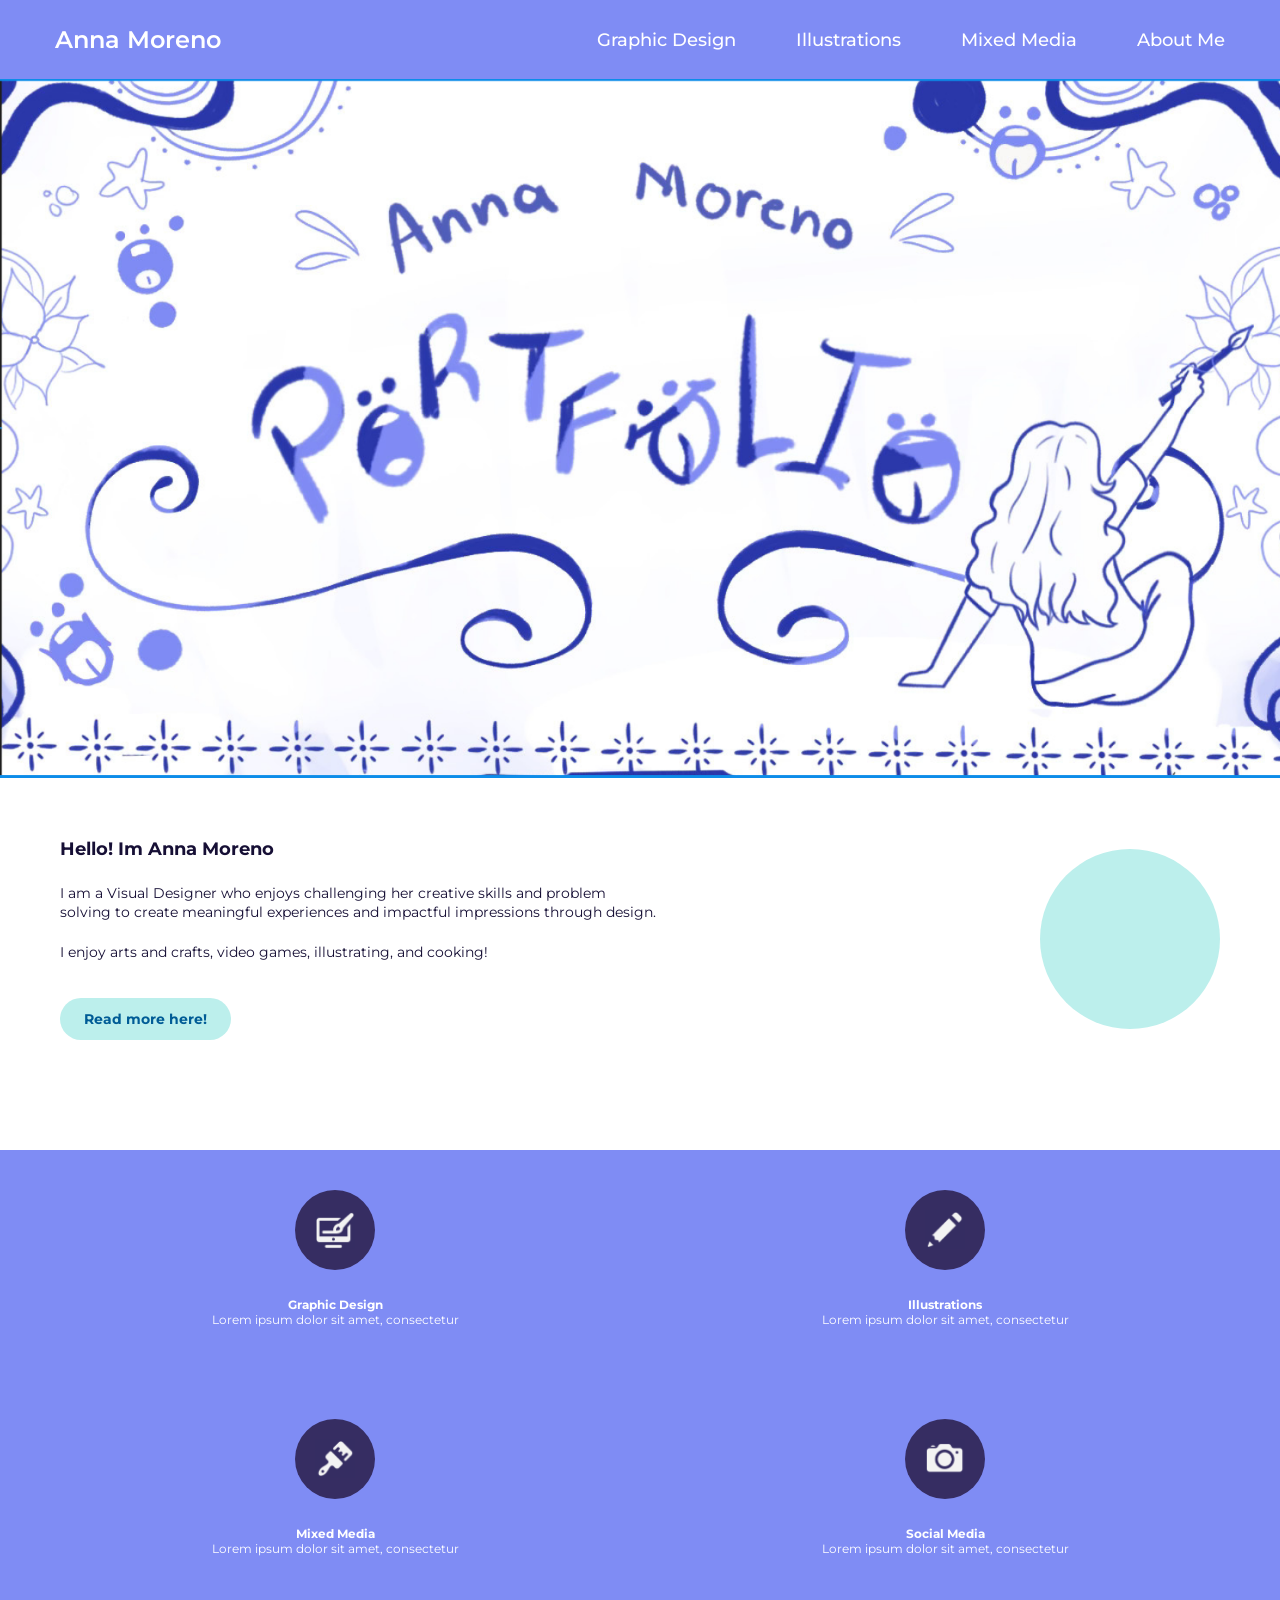
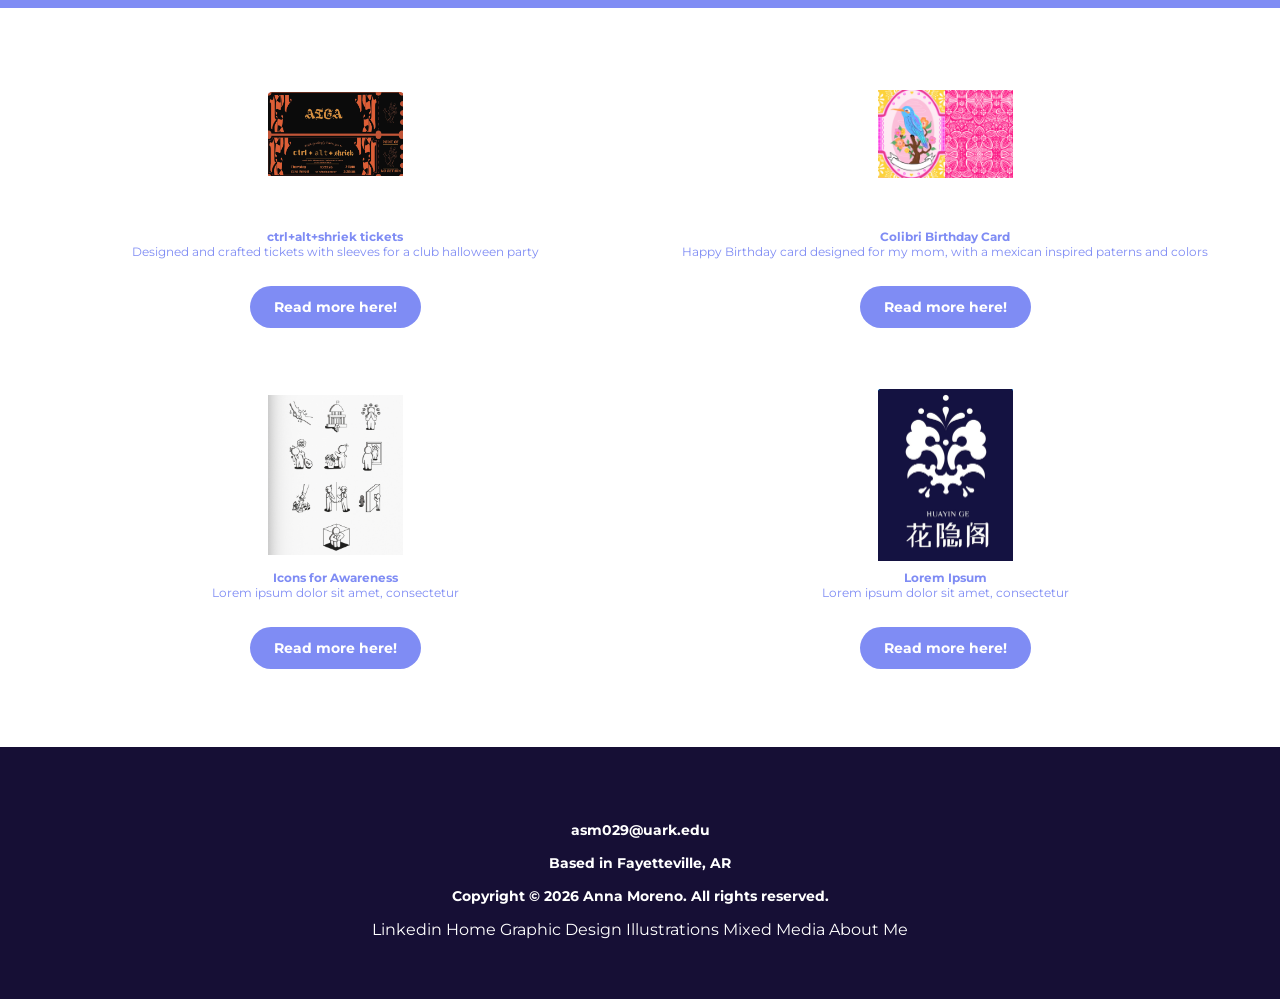
==== commit 3a4de576: "home page edits" ====
--- a/index.html
+++ b/index.html
@@ -45,7 +45,7 @@
                     <p class="size" > I am a Visual Designer who enjoys challenging her creative skills and 
                         problem solving to create meaningful experiences and impactful impressions through design.</p>
                     <p class="size"> I enjoy arts and crafts, video games, illustrating, and cooking!</p>
-                    <b href="/aboutme/" class="read-more-button"> Read more here!</b>
+                    <a class="read-more-button" href="/aboutme"> <b>Read more here!</b></a>
                    </div> 
 
                 <div class="circle-placeholder"></div>
@@ -117,49 +117,49 @@
                         <!-- column 1-->
                         <div class="icon-card">
                         <div class="work-outline">
-                            <div class="hero-container2"> 
-                             <img src="/assets/digital.png" alt="Anna Moreno Artwork" class="hero-img"></div>
+                            <div class="hero-container3"> 
+                             <img src="/assets/aiga ticket.png" alt="Anna Moreno Artwork" class="hero-img"></div>
                          </div>
                         <div class="purp-text">
                                 <p>
-                                    <b> Lorem Ipsum </b>
-                                    <br/> Lorem ipsum dolor sit amet, consectetur </p>
+                                    <b> ctrl+alt+shriek tickets </b>
+                                    <br/> Designed and crafted tickets with sleeves for a club halloween party </p>
                                      <b href="/aboutme/" class="read-more-button2"> Read more here!</b>
                             </div>
                         </div>
                         <!-- column 2-->
                         <div class="icon-card">
                         <div class="work-outline"> 
-                            <div class="hero-container2"> 
-                             <img src="/assets/pencil.png" alt="Anna Moreno Artwork" class="hero-img"></div>
+                            <div class="hero-container3"> 
+                             <img src="/assets/colibri.png" alt="Anna Moreno Artwork" class="hero-img"></div>
                          </div>
                         <div class="purp-text">
                                 <p>
-                                    <b> Lorem Ipsum </b>
-                                    <br/> Lorem ipsum dolor sit amet, consectetur </p>
+                                    <b> Colibri Birthday Card </b>
+                                    <br/> Happy Birthday card designed for my mom, with a mexican inspired paterns and colors</p>
                                      <b href="/aboutme/" class="read-more-button2"> Read more here!</b>
                             </div>
                         </div>
-                 </div>
+                    </div>
 
                  
                  <div class="notableworks-container">
                     
                         <div class="icon-card">
-                        <div class="work-outline"><div class="hero-container2"> 
-                             <img src="/assets/mixed media.png" alt="Anna Moreno Artwork" class="hero-img"></div>
+                        <div class="work-outline"><div class="hero-container3"> 
+                             <img src="/assets/Icons.png" alt="Anna Moreno Artwork" class="hero-img"></div>
                          </div>
                         <div class="purp-text">
                                 <p>
-                                    <b> Lorem Ipsum </b>
+                                    <b> Icons for Awareness </b>
                                     <br/> Lorem ipsum dolor sit amet, consectetur </p>
                                      <b href="/aboutme/" class="read-more-button2"> Read more here!</b>
                             </div>
                         </div>
                 
                         <div class="icon-card">
-                        <div class="work-outline"><div class="hero-container2"> 
-                             <img src="/assets/camera.png" alt="Anna Moreno Artwork" class="hero-img"></div>
+                        <div class="work-outline"><div class="hero-container3"> 
+                             <img src="/assets/huayin ge.png" alt="Anna Moreno Artwork" class="hero-img"></div>
                          </div>
                         <div class="purp-text">
                                 <p>
--- a/style.css
+++ b/style.css
@@ -190,6 +190,10 @@
     width:50%;
     overflow: hidden;
 }
+.hero-container3{
+    width:100%;
+    overflow: hidden;
+}
 .white-text{
     color: #ffff;
     text-align: center;
@@ -225,9 +229,8 @@
     font-size: 12px;
 }
 .work-outline{
-    background-color: #E6CAFA;
     width: 135px;
-    height: 125px;
+    height: 135px;
     border-radius: 10%;
     margin-bottom: 15px;
     font-size: 14px;
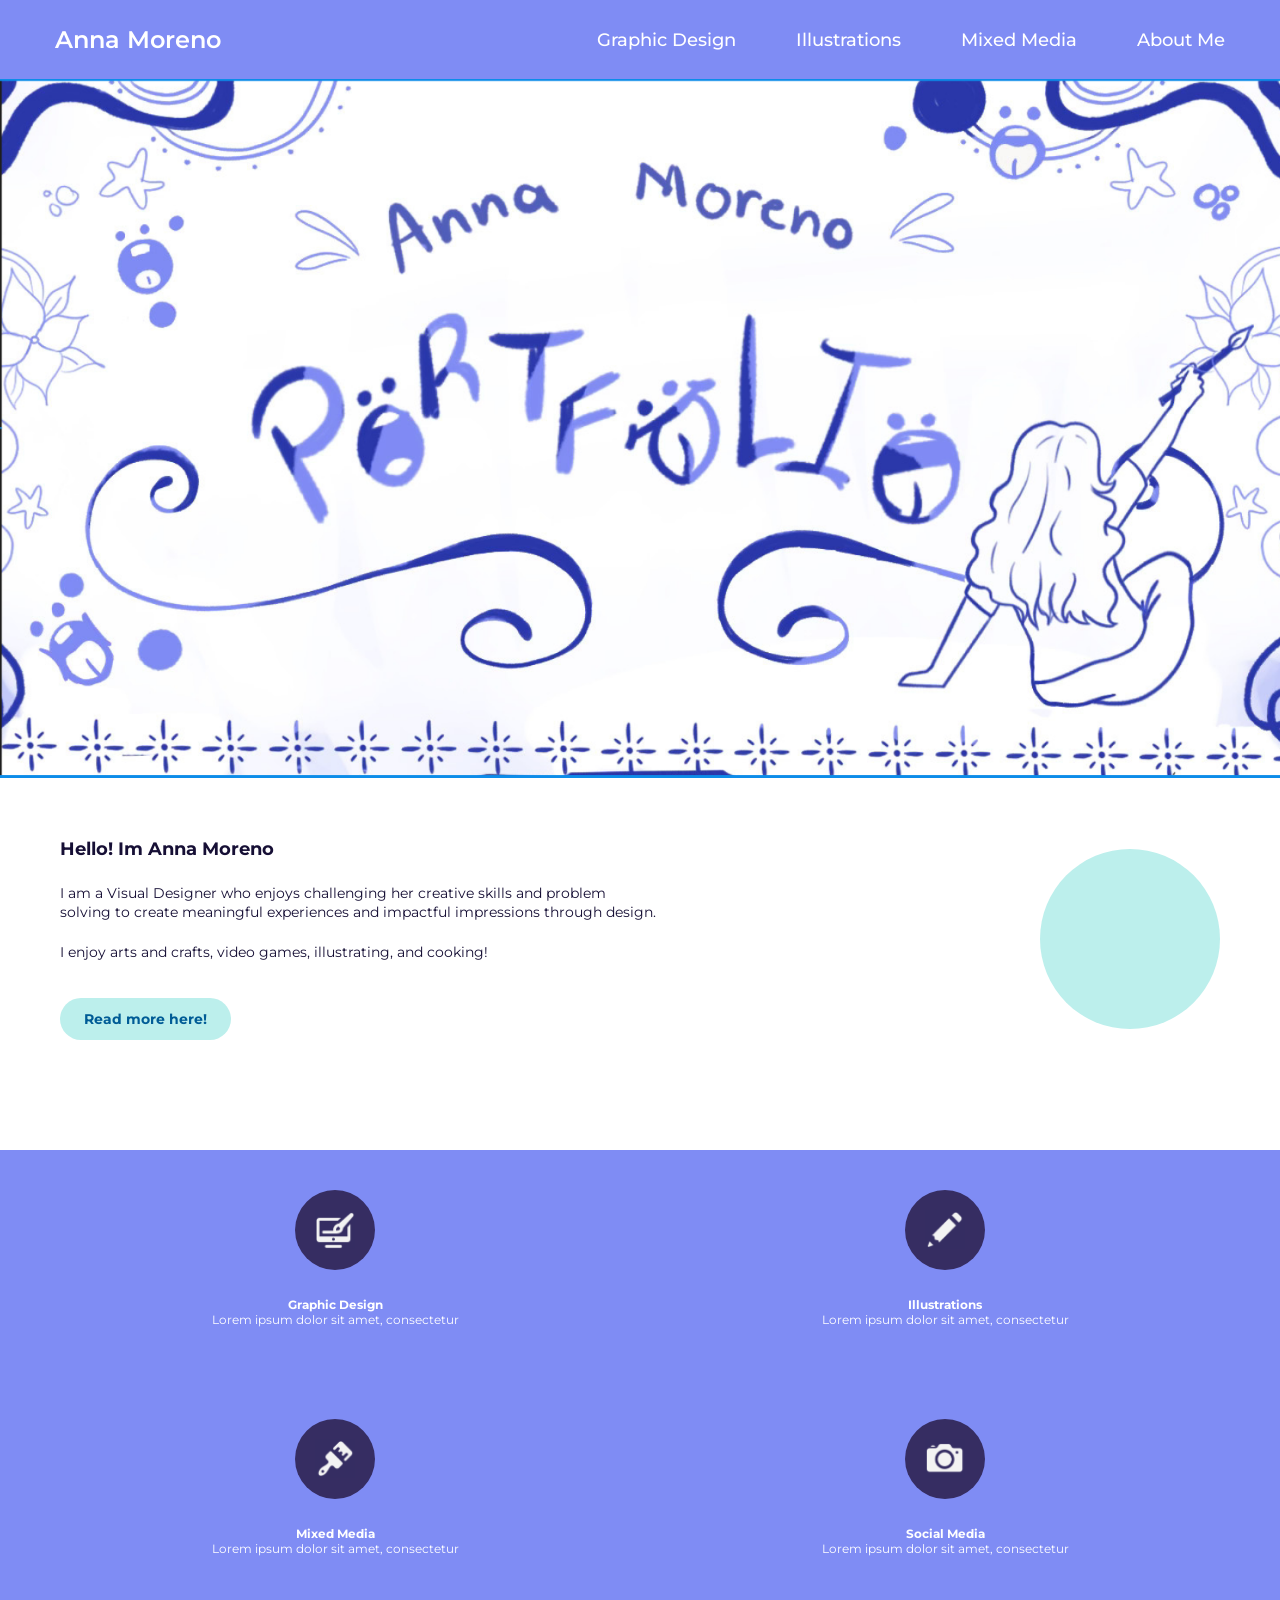
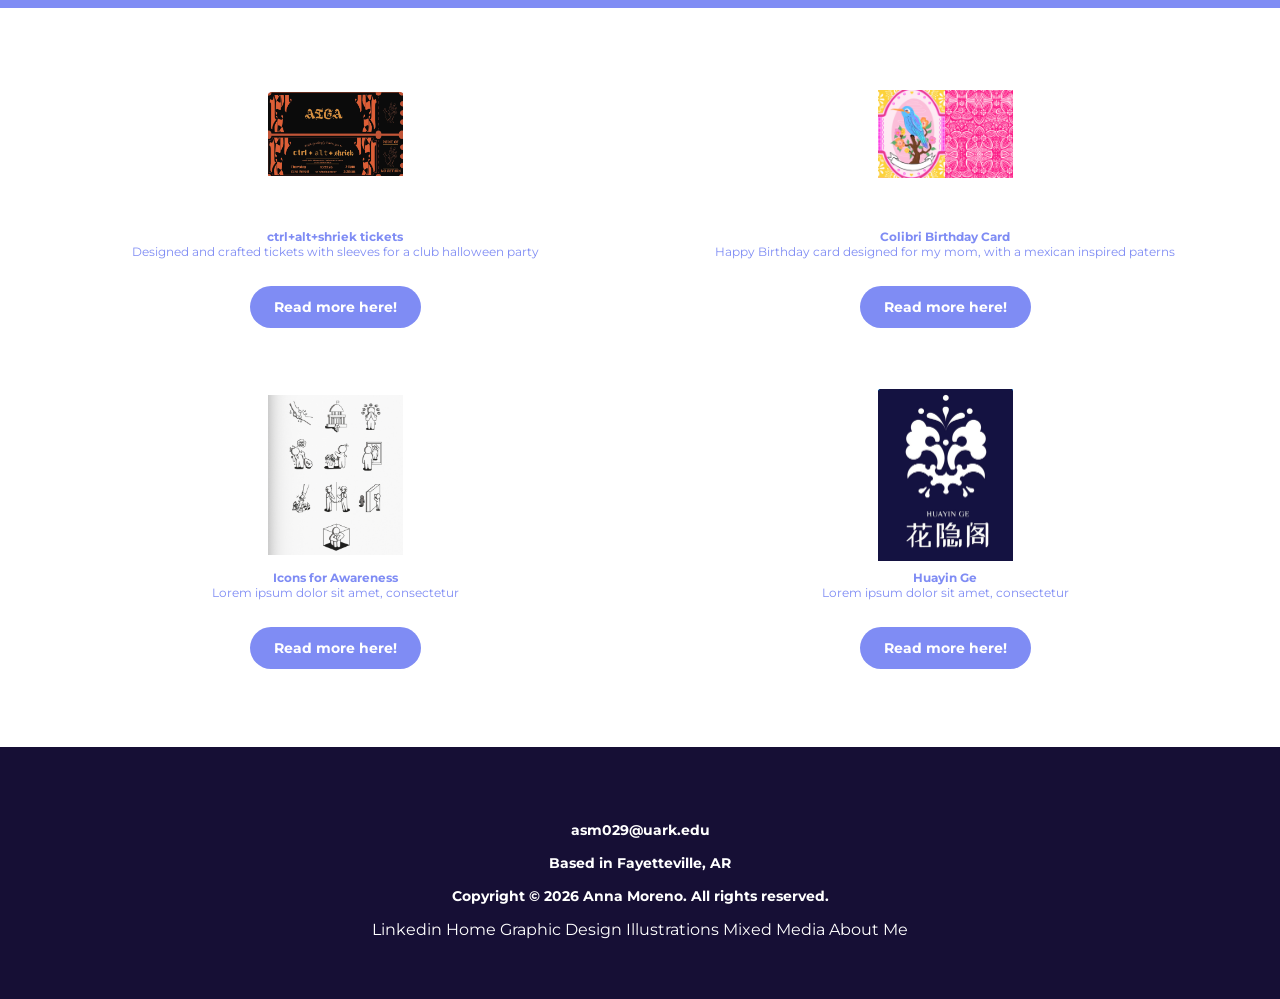
==== commit 349e3499: "fixed headers" ====
--- a/index.html
+++ b/index.html
@@ -127,6 +127,7 @@
                                      <b href="/aboutme/" class="read-more-button2"> Read more here!</b>
                             </div>
                         </div>
+
                         <!-- column 2-->
                         <div class="icon-card">
                         <div class="work-outline"> 
@@ -136,7 +137,7 @@
                         <div class="purp-text">
                                 <p>
                                     <b> Colibri Birthday Card </b>
-                                    <br/> Happy Birthday card designed for my mom, with a mexican inspired paterns and colors</p>
+                                    <br/> Happy Birthday card designed for my mom, with a mexican inspired paterns</p>
                                      <b href="/aboutme/" class="read-more-button2"> Read more here!</b>
                             </div>
                         </div>
@@ -146,7 +147,8 @@
                  <div class="notableworks-container">
                     
                         <div class="icon-card">
-                        <div class="work-outline"><div class="hero-container3"> 
+                        <div class="work-outline">
+                            <div class="hero-container3"> 
                              <img src="/assets/Icons.png" alt="Anna Moreno Artwork" class="hero-img"></div>
                          </div>
                         <div class="purp-text">
@@ -163,7 +165,7 @@
                          </div>
                         <div class="purp-text">
                                 <p>
-                                    <b> Lorem Ipsum </b>
+                                    <b> Huayin Ge </b>
                                     <br/> Lorem ipsum dolor sit amet, consectetur </p>
                                      <b href="/aboutme/" class="read-more-button2"> Read more here!</b>
                             </div>
